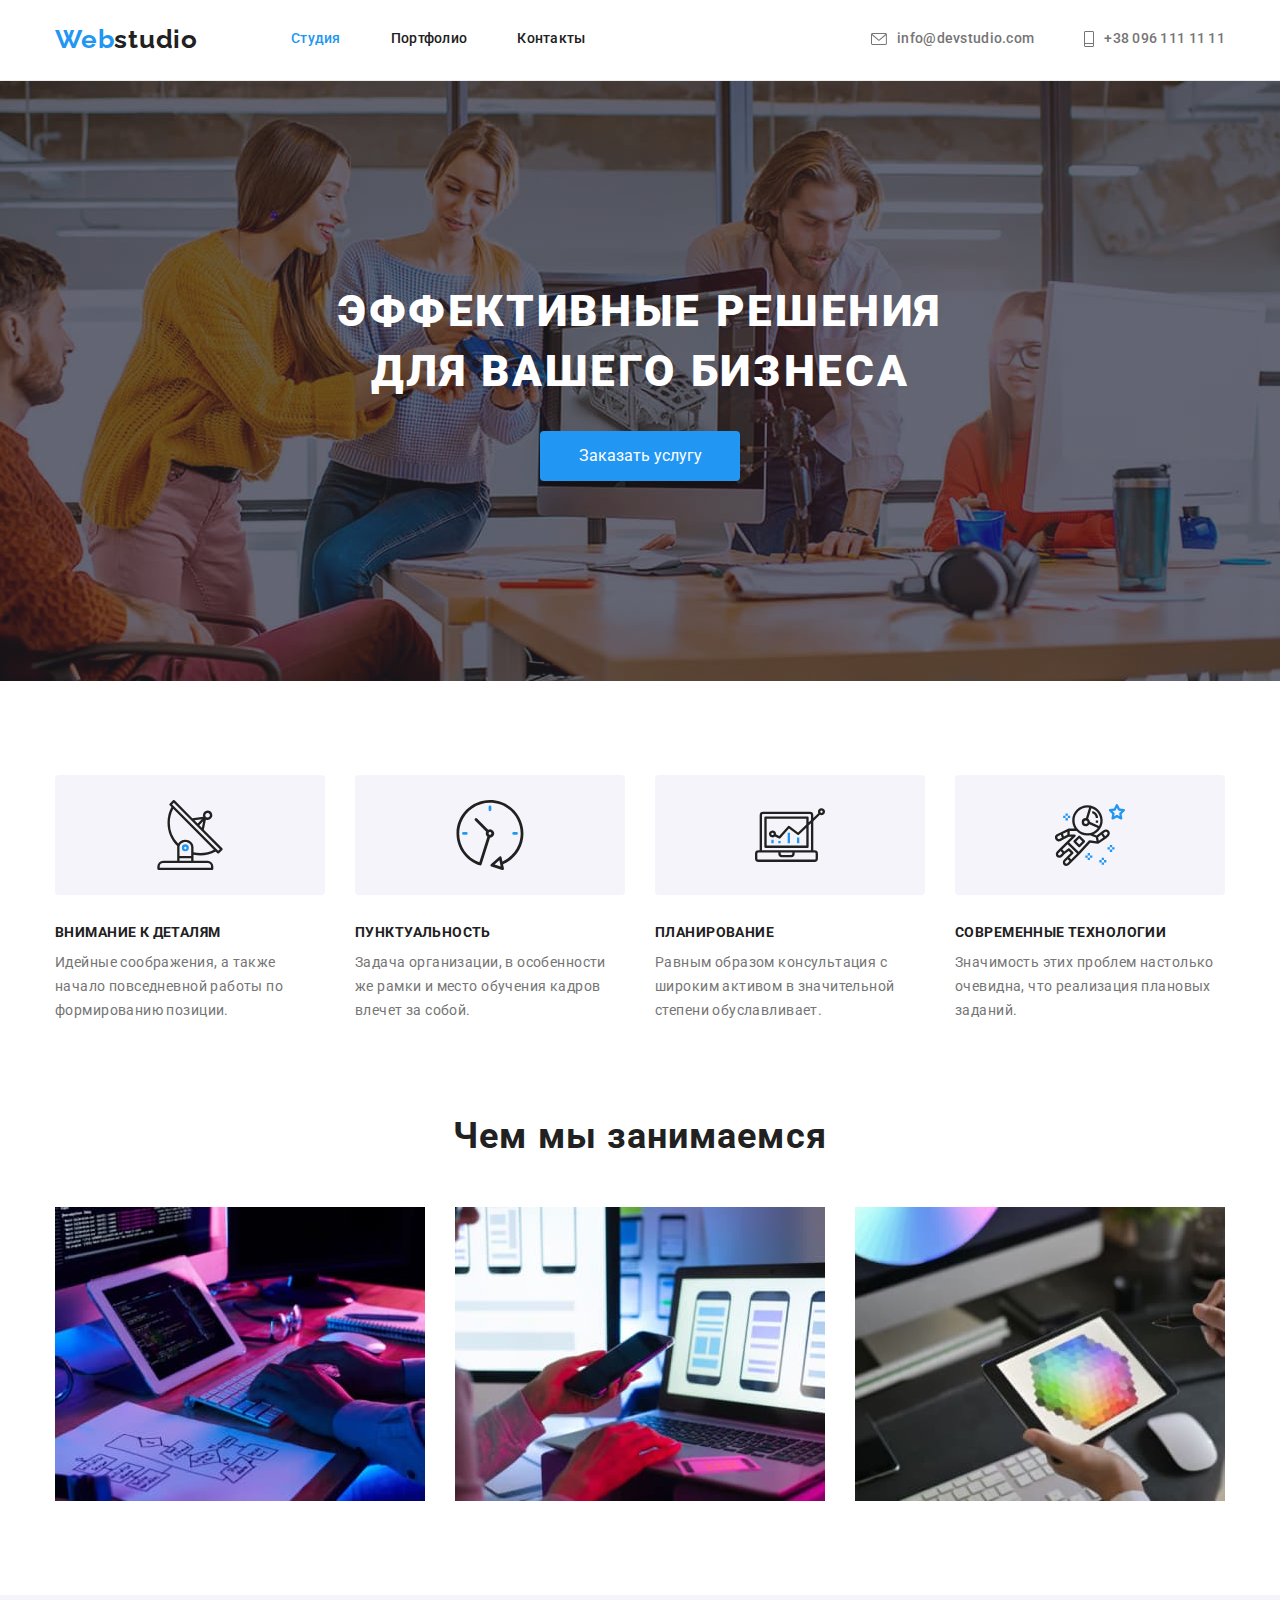
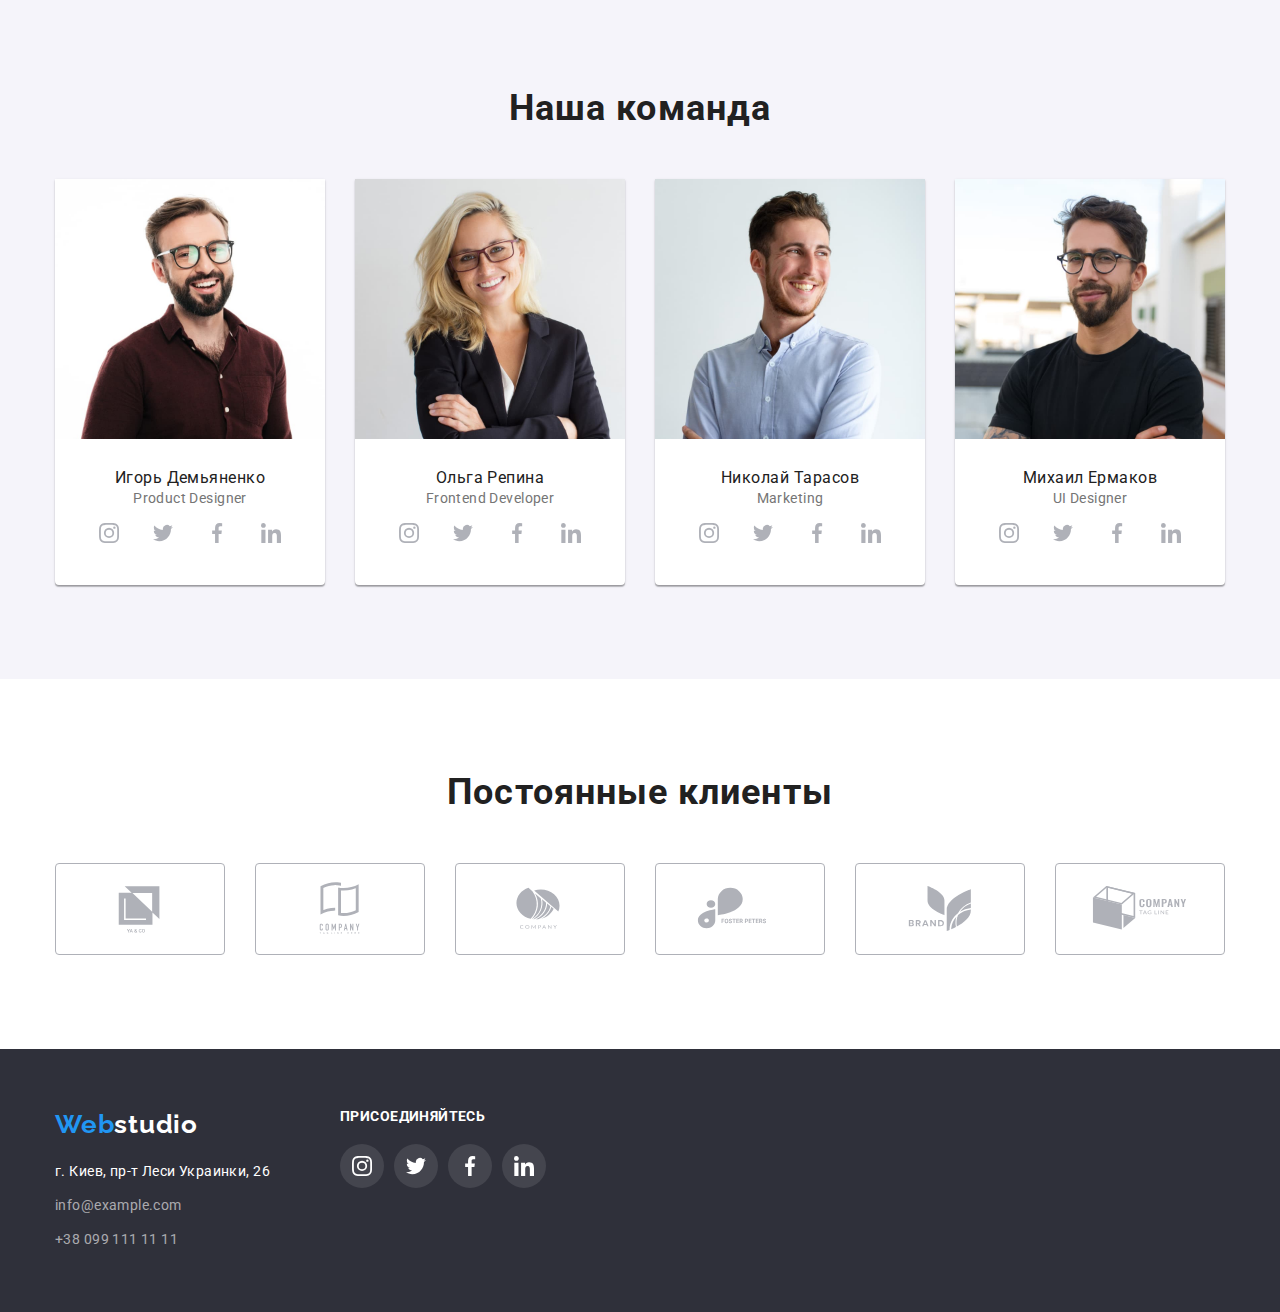
==== index.html @ 7bdae18e "скопирован контент из дз4" ====
<!DOCTYPE html>
<html lang="ru">
<head>
    <meta charset="UTF-8">
    <meta http-equiv="X-UA-Compatible" content="IE=edge">
    <meta name="viewport" content="width=device-width, initial-scale=1.0">
    <link rel="preconnect" href="https://fonts.googleapis.com">
    <link rel="preconnect" href="https://fonts.gstatic.com" crossorigin>
    <link
        href="https://fonts.googleapis.com/css2?family=Oleo+Script&family=Raleway:wght@700&family=Roboto:wght@400;500;700;900&display=swap"
        rel="stylesheet">
    <link rel="stylesheet" href="./css/modern-normalize.css">
    <link rel="stylesheet" href="./css/styles.css">
    <title class="title">Студия</title>
</head>
<body>
    <header class="header">
        <div class="container header-container">
    <!-- link to homepage-->
         <a class="header-logo link"  href="/"><span class="logocolor">Web</span>studio</a>
    <!--header nav section-->
        <nav class="header-nav">
             <ul class="list header-list">
                <li class="header-item"><a class="link header-link current" href="./index.html">Студия</a></li>
                <li class="header-item"><a class="link header-link" href="./portfolio.html">Портфолио</a></li>
                <li class="header-item"><a class="link header-link" href="/Контакты">Контакты</a></li>   
            </ul>      
        </nav> 
        <div class="header-contact">
            <ul class="list header-list">
                <!-- Link to e-mail address -->
                <li class="header-item">
                    <a class="link header-link-contact" href="mailto:info@devstudio.com">
                        <svg class="icon-contact" width="16" height="12">
                            <use href="./images/symbol-defs.svg#icon-mail"></use>
                        </svg>
                        info@devstudio.com
                    </a>
                </li>
                <!-- Link to phone number  -->
                <li class="header-item">
                    <a class="link header-link-contact" href="tel:+38 096 111 11 11">
                        <svg class="icon-contact" width="10" height="16">
                            <use href="./images/symbol-defs.svg#icon-phone"></use>
                        </svg>
                        +38 096 111 11 11
                    </a>
                </li>
            </ul>
        </div>
        </div>
    </header>
<main>
<!--block make order-->
    <section class="make-order">
        <div class="container">
        <h1 class="make-order-title">эффективные решения для вашего бизнеса</h1>
        <button type="button" class="make-order-button">Заказать услугу</button>
        </div>
    </section>
<!--block features-->
    <section class="features">
        <div class="container">
        <ul class="list features-list">
            <li class="features-item item-antenna">
                <div class="icon-features">
                <svg  class="icon-features-icon" >
                    <use href="./images/symbol-defs.svg#icon-antenna"></use>
                </svg>
                </div>
                <h3 class="h3-title">внимание к деталям</h3> <p class="p-text">Идейные соображения, а также начало повседневной работы по формированию позиции.</p></li>
            <li class="features-item item-clock">
                <div class="icon-features">
                <svg  class="icon-features-icon">
                    <use href="./images/symbol-defs.svg#icon-clock"></use>
                </svg>
                </div>
                <h3 class="h3-title">пунктуальность</h3> <p class="p-text">Задача организации, в особенности же рамки и место обучения кадров влечет за собой.</p></li>
            <li class="features-item item-diagram">
                <div class="icon-features">
                <svg  class="icon-features-icon">
                    <use href="./images/symbol-defs.svg#icon-diagram"></use>
                </svg> 
                </div>
                <h3 class="h3-title">планирование</h3><p class="p-text">Равным образом консультация с широким активом в значительной степени обуславливает.</p></li>
            <li class="features-item item-astronaut">
                <div class="icon-features">
                <svg  class="icon-features-icon">
                    <use href="./images/symbol-defs.svg#icon-astronaut"></use>
                </svg>
                </div>
                <h3 class="h3-title">Современные технологии</h3><p class="p-text">Значимость этих проблем настолько очевидна, что реализация плановых заданий.</p></li>
        </ul>
        </div>
    </section>
<!--block our work-->
    <section class="our-work">
        <div class="container">
        <h2 class="h2-title">Чем мы занимаемся</h2>
       
        <ul class="list our-work-list">
            <li class="our-work-item"><img src="images/img.jpg" alt="набор кода на клавиатуре" width="370"></li>
            <li class="our-work-item"><img src="images/img-2.jpg" alt="разработка дизайна мобильного приложения" width="370"></li>
            <li class="our-work-item"><img src="images/img-3.jpg" alt="выбор цветовой гаммы на планшете" width="370"></li>
        </ul>
    
        </div>
    </section>
<!--block our team-->
     <section class="our-team">
         <div class="container">
         <h2 class="h2-title our-team-title">Наша команда</h2>
         <ul class="list our-team-list">
             <li class="our-team-item">
                 <img src="images/igordemyanenko.jpg" alt="фото игорь Демьяненко" width="270">
                    <div class="card-employee">
                    <p class="our-team-name">Игорь Демьяненко</p>
                    <p class="our-team-post p-text">Product Designer</p>
                    <ul class="our-team-social-list list">
                        <li class="our-team-social-item">
                            <a href="" class="our-team-social-link">
                                <svg class="our-team-social-icon">
                                <use href="./images/symbol-defs.svg#icon-instagram">
                                </use>
                                </svg>
                            </a>
                        </li>
                        <li class="our-team-social-item">
                            <a href="" class="our-team-social-link">
                                <svg class="our-team-social-icon">
                                    <use href="./images/symbol-defs.svg#icon-twitter">
                                    </use>
                                </svg>
                            </a>
                        </li>
                        <li class="our-team-social-item">
                            <a href="" class="our-team-social-link">
                                <svg class="our-team-social-icon">
                                    <use href="./images/symbol-defs.svg#icon-facebook">
                                    </use>
                                </svg>
                            </a>
                        </li>
                        <li class="our-team-social-item">
                            <a href="" class="our-team-social-link">
                                <svg class="our-team-social-icon">
                                    <use href="./images/symbol-defs.svg#icon-linkedin">
                                    </use>
                                </svg>
                            </a>
                        </li>
                    </ul>
                    </div>
                </li>
            <li class="our-team-item">
                <img src="images/olgarepina.jpg" alt="фото Ольга Репина" width="270">
                        <div class="card-employee">
                        <p class="our-team-name">Ольга Репина</p>
                        <p class="our-team-post p-text">Frontend Developer</p>
                                            <ul class="our-team-social-list list">
                                                <li class="our-team-social-item">
                                                    <a href="" class="our-team-social-link">
                                                        <svg class="our-team-social-icon">
                                                            <use href="./images/symbol-defs.svg#icon-instagram">
                                                            </use>
                                                        </svg>
                                                    </a>
                                                </li>
                                                <li class="our-team-social-item">
                                                    <a href="" class="our-team-social-link">
                                                        <svg class="our-team-social-icon">
                                                            <use href="./images/symbol-defs.svg#icon-twitter">
                                                            </use>
                                                        </svg>
                                                    </a>
                                                </li>
                                                <li class="our-team-social-item">
                                                    <a href="" class="our-team-social-link">
                                                        <svg class="our-team-social-icon">
                                                            <use href="./images/symbol-defs.svg#icon-facebook">
                                                            </use>
                                                        </svg>
                                                    </a>
                                                </li>
                                                <li class="our-team-social-item">
                                                    <a href="" class="our-team-social-link">
                                                        <svg class="our-team-social-icon">
                                                            <use href="./images/symbol-defs.svg#icon-linkedin">
                                                            </use>
                                                        </svg>
                                                    </a>
                                                </li>
                                            </ul>
                        </div>
            </li>
            <li class="our-team-item">
                <img src="images/nikolaytarasov.jpg" alt="фото Николай Тарасов" width="270">
                        <div class="card-employee">
                        <p class="our-team-name">Николай Тарасов</p>
                        <p class="our-team-post p-text">Marketing</p>
                                            <ul class="our-team-social-list list">
                                                <li class="our-team-social-item">
                                                    <a href="" class="our-team-social-link">
                                                        <svg class="our-team-social-icon">
                                                            <use href="./images/symbol-defs.svg#icon-instagram">
                                                            </use>
                                                        </svg>
                                                    </a>
                                                </li>
                                                <li class="our-team-social-item">
                                                    <a href="" class="our-team-social-link">
                                                        <svg class="our-team-social-icon">
                                                            <use href="./images/symbol-defs.svg#icon-twitter">
                                                            </use>
                                                        </svg>
                                                    </a>
                                                </li>
                                                <li class="our-team-social-item">
                                                    <a href="" class="our-team-social-link">
                                                        <svg class="our-team-social-icon">
                                                            <use href="./images/symbol-defs.svg#icon-facebook">
                                                            </use>
                                                        </svg>
                                                    </a>
                                                </li>
                                                <li class="our-team-social-item">
                                                    <a href="" class="our-team-social-link">
                                                        <svg class="our-team-social-icon">
                                                            <use href="./images/symbol-defs.svg#icon-linkedin">
                                                            </use>
                                                        </svg>
                                                    </a>
                                                </li>
                                            </ul>
                        </div>
            </li>
            <li class="our-team-item">
                <img src="images/mihailermakov.jpg" alt="фото Михаил Ермаков" width="270">
                        <div class="card-employee">
                        <p class="our-team-name">Михаил Ермаков</p>
                        <p class="our-team-post p-text">UI Designer</p>
                                            <ul class="our-team-social-list list">
                                                <li class="our-team-social-item">
                                                    <a href="" class="our-team-social-link">
                                                        <svg class="our-team-social-icon">
                                                            <use href="./images/symbol-defs.svg#icon-instagram">
                                                            </use>
                                                        </svg>
                                                    </a>
                                                </li>
                                                <li class="our-team-social-item">
                                                    <a href="" class="our-team-social-link">
                                                        <svg class="our-team-social-icon">
                                                            <use href="./images/symbol-defs.svg#icon-twitter">
                                                            </use>
                                                        </svg>
                                                    </a>
                                                </li>
                                                <li class="our-team-social-item">
                                                    <a href="" class="our-team-social-link">
                                                        <svg class="our-team-social-icon">
                                                            <use href="./images/symbol-defs.svg#icon-facebook">
                                                            </use>
                                                        </svg>
                                                    </a>
                                                </li>
                                                <li class="our-team-social-item">
                                                    <a href="" class="our-team-social-link">
                                                        <svg class="our-team-social-icon">
                                                            <use href="./images/symbol-defs.svg#icon-linkedin">
                                                            </use>
                                                        </svg>
                                                    </a>
                                                </li>
                                            </ul>
                        </div>
            </li>
         </ul>
        </div>
     </section>
     <!--section customers-->

     <section>
         <div class="customers">
         <h2 class="h2-title customers-title">Постоянные клиенты</h2>
         <ul class="list customers-list">
             <li class="customers-item"><a class="link customers-link" href="">
                 <svg class="icon-logo" width="106" height="60">
                     <use href="./images/symbol-defs.svg#icon-Logo">
                     </use>
                 </svg>
             </a></li>
             <li class="customers-item"><a class="link customers-link" href="">
                <svg class="icon-logo" width="106" height="60">
                    <use href="./images/symbol-defs.svg#icon-Logo-2">
                    </use>
                </svg>
            </a></li>
             <li class="customers-item"><a class="link customers-link" href="">
                <svg class="icon-logo" width="106" height="60">
                    <use href="./images/symbol-defs.svg#icon-Logo-3">
                    </use>
                </svg>
            </a></li>
             <li class="customers-item"><a class="link customers-link" href="">
                <svg class="icon-logo" width="106" height="60">
                    <use href="./images/symbol-defs.svg#icon-Logo-4">
                    </use>
                </svg>
            </a></li>
             <li class="customers-item"><a class="link customers-link" href="">
                <svg class="icon-logo" width="106" height="60">
                    <use href="./images/symbol-defs.svg#icon-Logo-5">
                    </use>
                </svg>
            </a></li>
             <li class="customers-item"><a class="link customers-link" href="">
                <svg class="icon-logo" width="106" height="60">
                    <use href="./images/symbol-defs.svg#icon-Logo-6">
                    </use>
                </svg>
            </a></li>
         </ul>
        </div>
     </section>   
</main>
<footer class="footer">
    <div class="container connect-container">
    <!--link to homepage-->
    <div class="footer-section-address">
    <a class="footer-logo link"  href="/"><span class="logocolor">Web</span>studio</a>
    <address class="address">
        <ul class="list footer-list">
            <li class="footer-item"><a class="link footer-link"  href="https://goo.gl/maps/7gnmi9hPNEsTikb38" target="_blank">г. Киев, пр-т Леси Украинки, 26</a></li>
            <li class="footer-item"><a class="link footer-link footer-mail"  href="mailto:info@example.com">info@example.com</a></li>
            <li class="footer-item"><a class="link footer-link footer-tel"  href="tel:+380991111111">+38 099 111 11 11</a></li>
        </ul>
    </address>
    </div>
    <div>
        <h2 class="h2-title social-list-title">ПРИСОЕДИНЯЙТЕСЬ</h2>
        <ul class="list social-list">
            <li class="footer-social-item"><a class="link footer-social-link" href=""> 
                <svg class="footer-social-icon">
                    <use href="./images/symbol-defs.svg#icon-instagram"></use>
                </svg>
            </a></li>
            <li class="footer-social-item"><a class="link footer-social-link" href="">
                <svg class="footer-social-icon">
                    <use href="./images/symbol-defs.svg#icon-twitter"></use>
                </svg>
            </a></li>
            <li class="footer-social-item"><a class="link footer-social-link" href="">
                <svg class="footer-social-icon">
                    <use href="./images/symbol-defs.svg#icon-facebook"></use>
                </svg>
            </a></li>
            <li class="footer-social-item"><a class="link footer-social-link" href="">
                <svg class="footer-social-icon">
                    <use href="./images/symbol-defs.svg#icon-linkedin"></use>
                </svg>
            </a></li>
        </ul>
    </div>
    </div>
</footer>
</body>
</html>
---- css/styles.css ----
p,
h1,
h2,
h3,
h4,
h5,
h6 {
  margin: 0;
}
ul {
  margin: 0;
  padding: 0;
}
button {
  cursor: pointer;
  border: none;
}
img {
  display: block;
  width: 100%;
  height: auto;
}

.container {
  width: 1200px;
  padding-left: 15px;
  padding-right: 15px;
  margin: 0 auto;
}
:root {
  --basecolor1: #ffffff;
  --basecolor2: #212121;
  --basecolor3hover: #2196f3;
}
body {
  font-family: Roboto, sans-serif;
  color: var(--basecolor2);
  background-color: var(--basecolor1);
}

.list {
  list-style: none;
}
.link {
  text-decoration: none;
}
.link:hover,
.link:focus {
}
.title {
}
.h2-title {
  font-weight: 700;
  font-size: 36px;
  line-height: 1.11;
  text-align: center;
  letter-spacing: 0.03em;

  color: var(--basecolor2);

  margin-bottom: 50px;
}
.h3-title {
  font-weight: 700;
  font-size: 14px;
  line-height: 1.14;
  letter-spacing: 0.03em;
  text-transform: uppercase;

  color: var(--basecolor2);

  padding-bottom: 10px;
}
.p-text {
  font-weight: 400;
  font-size: 14px;
  line-height: 1.71;
  letter-spacing: 0.03em;

  color: #757575;
}

/* ---header----*/
.header {
  background-color: inherit;
  border-bottom: 1px solid #ececec;
}
.header-container {
  display: flex;
  align-items: center;
  padding-top: 24px;
  padding-bottom: 25px;
}
.header-logo {
  font-family: Raleway;
  font-weight: 700;
  font-size: 26px;
  line-height: 1.19;
  letter-spacing: 0.03em;
  color: var(--basecolor2);
  margin-right: 93px;
}
.logocolor {
  font-family: Raleway;
  font-weight: 700;
  font-size: 26px;
  line-height: 1.19;
  letter-spacing: 0.03em;
  color: var(--basecolor3hover);
}
.header-nav {
}
.header-list {
  display: flex;
}
.header-contact .link {
  font-weight: 500;
  font-size: 14px;
  line-height: 1.14;
  letter-spacing: 0.02em;
  color: #757575;
}
.header-item:not(:last-child) {
  margin-right: 50px;
}
.header-link {
  font-weight: 500;
  font-size: 14px;
  line-height: 1.14;
  letter-spacing: 0.02em;
  color: var(--basecolor2);
}
.header-link:hover,
.header-link:focus {
  color: var(--basecolor3hover);
}
.header-contact {
  margin-left: auto;
}
.header-item:not(:last-child) {
  margin-right: 50px;
}
.header-item .link {
  display: flex;
  justify-content: center;
  align-items: center;
}

.header-link-contact {
  display: block;
  text-decoration: none;
}
.header-list .link:hover,
.header-list .link:focus {
  color: var(--basecolor3hover);
}
.icon-contact {
  margin-right: 10px;
  fill: currentColor;
}

/*---make order-- */
.make-order {
  background-color: #2f303a;
  background-image: linear-gradient(
      rgba(47, 48, 58, 0.4),
      rgba(47, 48, 58, 0.4)
    ),
    url(../images/makeorderbackground.jpg);
  background-repeat: no-repeat;
  background-position: center;
  background-size: cover;
  padding-top: 200px;
  padding-bottom: 200px;
}
.make-order-title {
  font-family: Roboto;
  font-style: normal;
  font-weight: 900;
  font-size: 44px;
  line-height: 60px;
  text-align: center;
  letter-spacing: 0.06em;
  text-transform: uppercase;
  color: var(--basecolor1);
  margin: 0 auto 30px;
  max-width: 700px;
}
.make-order-button {
  color: var(--basecolor1);
  background: var(--basecolor3hover);
  text-align: center;
  margin: 0 auto;
  display: block;
  width: 200px;
  height: 50px;
  box-shadow: 0px 4px 4px rgba(0, 0, 0, 0.15);
  border-radius: 4px;
}
.make-order-button:hover,
.make-order-button:focus {
  background: #188ce8;
}
.current {
  color: var(--basecolor3hover);
}
/* ---features--- */
.features {
  padding-top: 94px;
}
.features-list {
  display: flex;
}
.features-item {
  width: 270px;
  margin-right: 30px;
}
.features-item:last-child {
  margin-right: 0;
}
/* .features-item::before {
  display: block;
  content: "";
  height: 120px;
  background-color: #f5f4fa;
  background-position: center;
  border-radius: 4px;
  margin-bottom: 30px;
} */

.icon-features {
  display: flex;
  justify-content: center;
  align-items: center;
  height: 120px;
  border-radius: 4px;
  background-color: #f5f4fa;
  background-position: center;
  margin-bottom: 30px;
}
.icon-features-icon {
  width: 70px;
  height: 70px;
}

/* ---our work---- */
.our-work {
  padding-top: 94px;
  padding-bottom: 94px;
}
.our-work-list {
  display: flex;
}
.our-work-item + .our-work-item {
  margin-left: 30px;
}
.our-work-item:first-child {
  margin-left: 0;
}
/* --- our team--- */
.our-team {
  padding-top: 94px;
  background: #f5f4fa;
  padding-bottom: 94px;
}
.our-team-list {
  display: flex;
}
.our-team-item {
  width: 270px;
  background: var(--basecolor1);
  /* material shadow v1 */
  box-shadow: 0px 1px 3px rgba(0, 0, 0, 0.12), 0px 1px 1px rgba(0, 0, 0, 0.14),
    0px 2px 1px rgba(0, 0, 0, 0.2);
  border-radius: 0px 0px 4px 4px;
  margin-left: 30px;
  align-items: center;
}
.our-team-item:first-child {
  margin-left: 0;
}
.card-employee {
  margin: 30px auto;
}

.our-team-name {
  margin-top: 30px;
  /* identical to box height */
  text-align: center;
  letter-spacing: 0.03em;
}
.our-team-post {
  /* identical to box height */
  text-align: center;
  letter-spacing: 0.03em;
}
.our-team-title {
  margin-bottom: 50px;
}
.our-team-social-list {
  display: flex;
  justify-content: center;
}
.our-team-social-item + .our-team-social-item {
  margin-left: 10px;
}
.our-team-social-link {
  width: 44px;
  height: 44px;
  display: flex;
  justify-content: center;
  align-items: center;
  border-radius: 50%;
}
.our-team-social-link:hover,
.our-team-social-link:focus {
  background-color: var(--basecolor3hover);
}
.our-team-social-link:hover .our-team-social-icon,
.our-team-social-link:focus .our-team-social-icon {
  fill: var(--basecolor1);
}
.our-team-social-icon {
  width: 20px;
  height: 20px;
  fill: #afb1b8;
}

/* ---customers--- */
.customers {
  justify-content: center;
  padding-top: 94px;
  padding-bottom: 94px;
}
.customers-title {
  margin-bottom: 50px;
}
.customers-list {
  display: flex;
  justify-content: center;
}
.customers-item {
  margin-right: 30px;
}
.customers-item:last-child {
  margin-right: 0;
}
.customers-item:hover {
  color: var(--basecolor3hover);
}
.customers-link {
  display: flex;
  justify-content: center;
  align-items: center;
  width: 170px;
  height: 92px;
  border: 1px solid;
  color: #afb1b8;
  border-color: #afb1b8;
  border-radius: 4px;
}
.customers-link:hover,
.customers-link:focus {
  border-color: var(--basecolor3hover);
  color: var(--basecolor3hover);
}
.icon-logo {
  fill: currentColor;
}
/* ---footer---- */
.footer {
  background: #2f303a;
  padding-top: 60px;
  padding-bottom: 60px;
}
.footer-list {
}
.footer-item {
  margin-bottom: 10px;
}
.footer-item:last-child {
  margin-bottom: 0;
}
.footer-link {
  font-family: inherit;
  font-weight: 400;
  font-size: 14px;
  line-height: 1.71;
  letter-spacing: 0.03em;
  color: var(--basecolor1);
}
.footer-link:hover,
.footer-link:focus {
  font-family: inherit;
  font-weight: 400;
  font-size: 14px;
  line-height: 1.71;
  letter-spacing: 0.03em;
  color: var(--basecolor3hover);
}
.footer-mail,
.footer-tel {
  color: rgba(255, 255, 255, 0.6);
}
.footer-logo {
  display: block;
  font-family: Raleway;
  font-style: normal;
  font-weight: 700;
  font-size: 26px;
  line-height: 1.19;
  letter-spacing: 0.03em;
  color: var(--basecolor1);
  margin-bottom: 20px;
}
.address {
  font-style: normal;
}
.connect-container {
  display: flex;
}
.footer-section-address {
  margin-right: 70px;
}
.social-list-title {
  color: var(--basecolor1);
  font-size: 14px;
  line-height: 1, 17;
  text-align: left;
  margin-bottom: 20px;
}
.social-list {
  display: flex;
}
.footer-social-item {
  margin-right: 10px;
}
.footer-social-link {
  width: 44px;
  height: 44px;
  background-color: rgba(255, 255, 255, 0.1);
  display: flex;
  justify-content: center;
  align-items: center;
  border-radius: 50%;
}
.footer-social-link:hover {
  background-color: var(--basecolor3hover);
}
.footer-social-icon {
  width: 20px;
  height: 20px;
  fill: var(--basecolor1);
}
/* ---main---- */
.main {
  padding-top: 94px;
  padding-bottom: 94px;
}
.main-list {
  display: flex;
  justify-content: center;
  margin-bottom: 50px;
}
.main-item {
  margin-left: 8px;
  border-radius: 4px;
  cursor: pointer;
}
.main-item:first-child {
  margin-left: 0;
}
.main-item:not(:last-child) {
  margin-right: 8px;
}
.main-link {
}
.main-btn {
  padding: 6px 22px;
  border: 1px solid transparent;
  border-radius: 4px;
  font-family: inherit;
  font-weight: 500;
  font-size: 16px;
  line-height: 1.62;
  letter-spacing: 0.03em;
  background-color: #f5f4fa;
  color: var(--basecolor2);
  cursor: pointer;
}
.main-list .main-btn:hover,
.main-list .main-btn:focus {
  color: var(--basecolor1);
  background: var(--basecolor3hover);
  box-shadow: 0px 3px 1px rgba(0, 0, 0, 0.1), 0px 1px 2px rgba(0, 0, 0, 0.08),
    0px 2px 2px rgba(0, 0, 0, 0.12);
  border-radius: 4px;
}
.current-button {
  color: var(--basecolor1);
  background: var(--basecolor3hover);
  /* shadow-middle */
  box-shadow: 0px 3px 1px rgba(0, 0, 0, 0.1), 0px 1px 2px rgba(0, 0, 0, 0.08),
    0px 2px 2px rgba(0, 0, 0, 0.12);
  border-radius: 4px;
}
/* ---portfolio---- */
.portfolio {
}
.portfolio-list {
  display: flex;
  flex-wrap: wrap;
  margin-left: -30px;
  margin-right: -30px;
}
.portfolio-item {
  flex-basis: calc((100% - 90px) / 3);
  margin-left: 30px;
  margin-bottom: 30px;
  background: var(--basecolor1);
  border: 1px solid #eeeeee;
}
.portfolio-list .portfolio-link:hover,
.portfolio-list .portfolio-link:focus {
  box-sizing: border-box;
  box-shadow: 1px 4px 6px 0px rgba(0, 0, 0, 0.161),
    0px 4px 4px 0px rgba(0, 0, 0, 0.059), 0px 1px 1px 0px rgba(0, 0, 0, 0.122);
}
.portfolio-card-text {
  padding: 24px 20px;
}
.portfolio-link {
  display: block;
}
.portfolio-link:hover {
}
.h3-portfolio {
}
.p-portfolio {
}
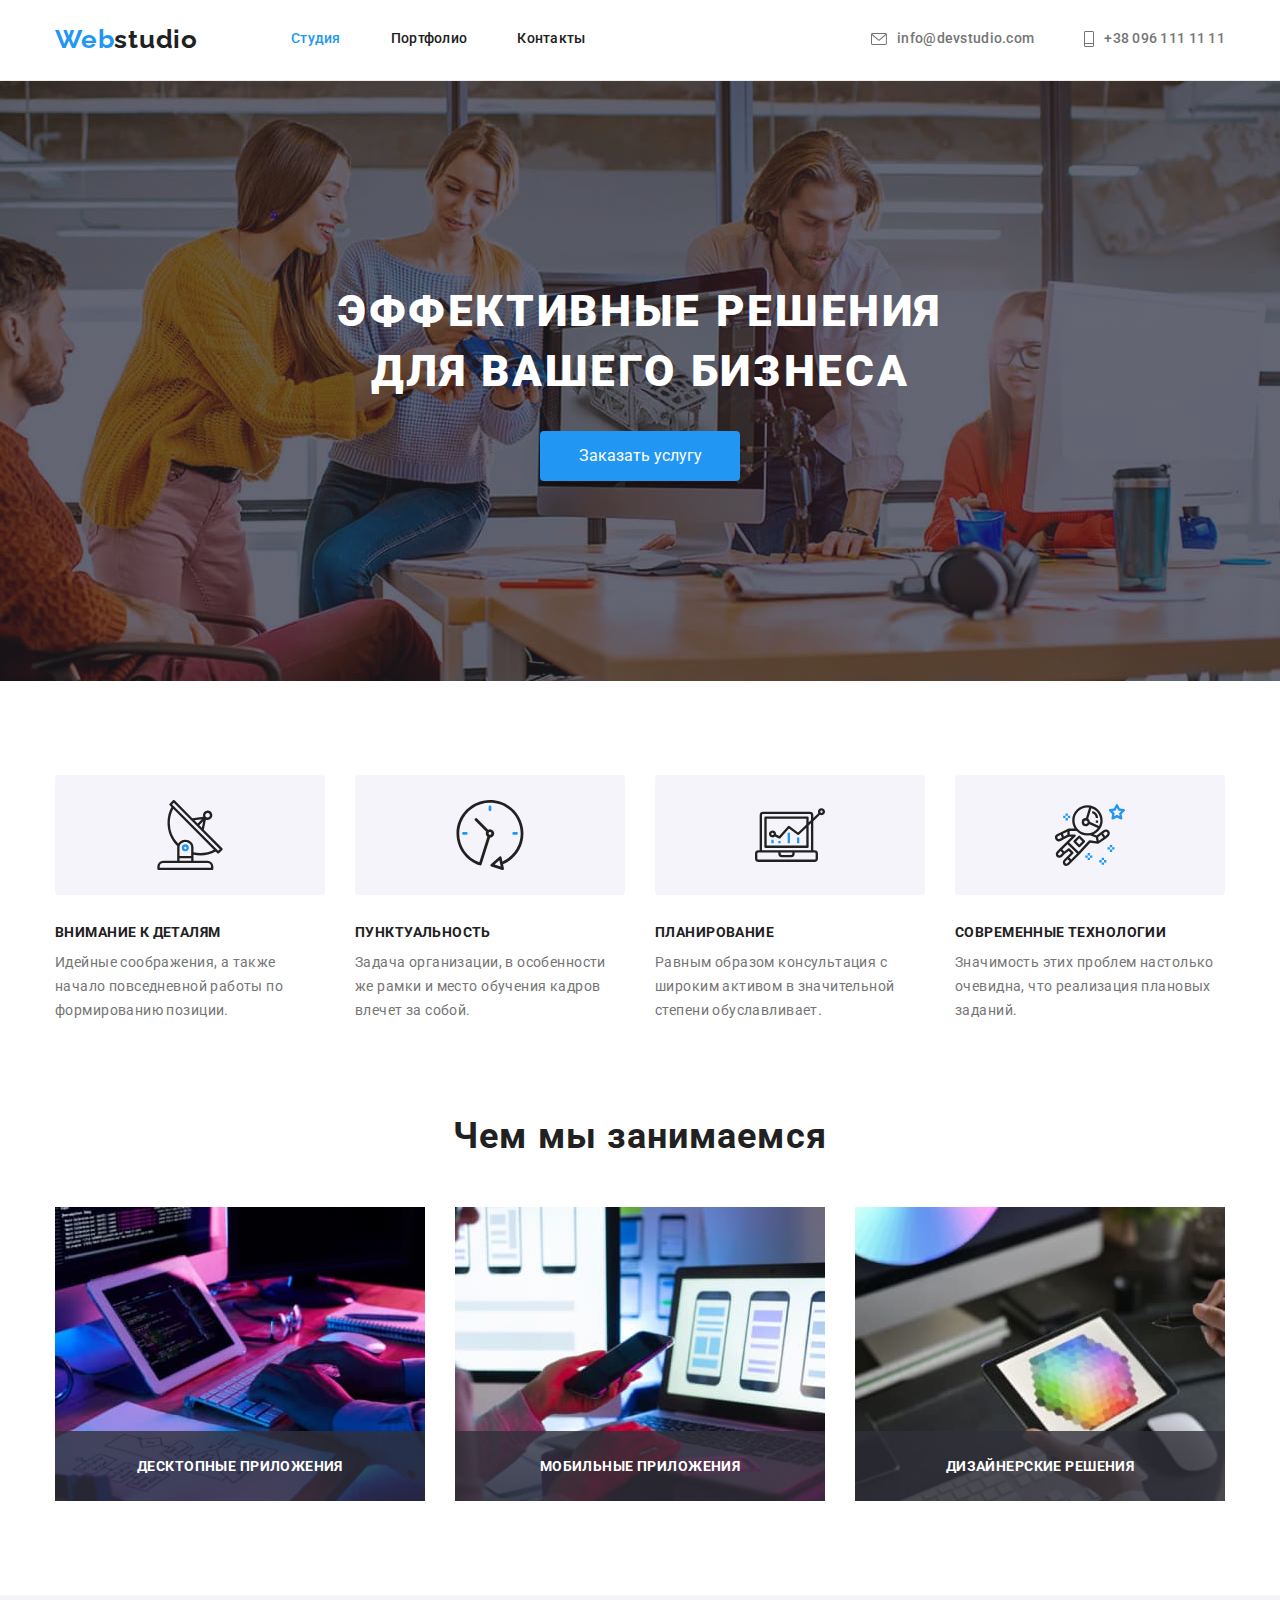
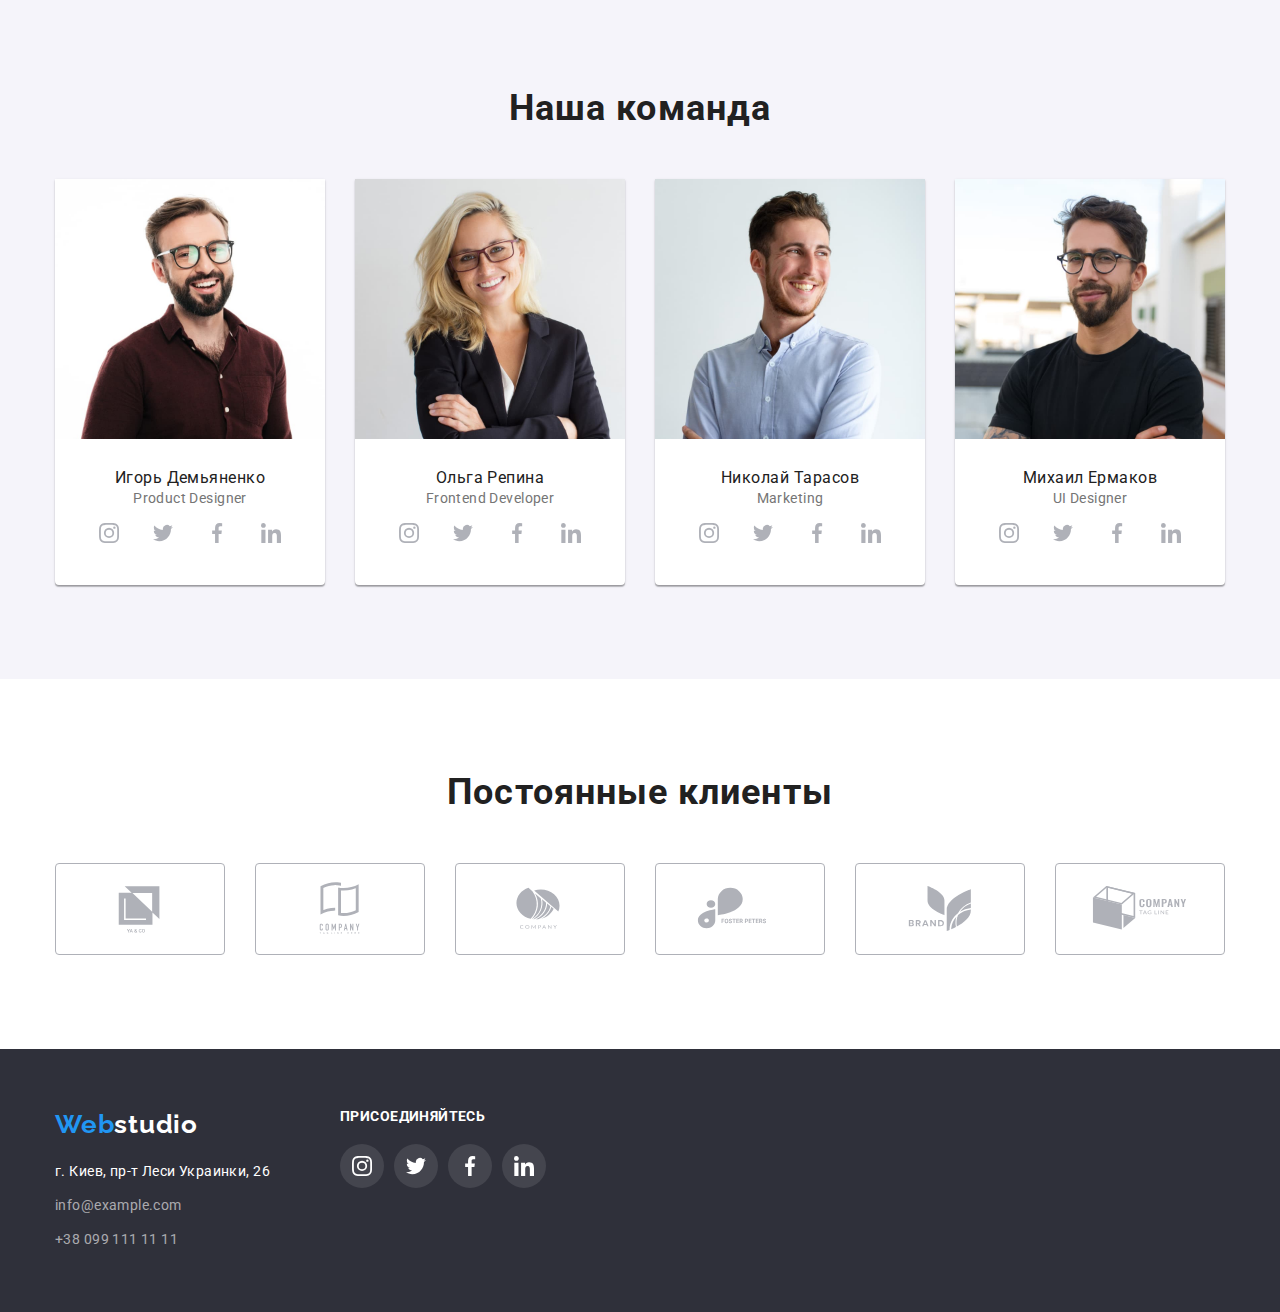
==== commit 6c0e6c90: "добавлены элементы позиционирования в наша работа" ====
--- a/index.html
+++ b/index.html
@@ -99,9 +99,24 @@
         <h2 class="h2-title">Чем мы занимаемся</h2>
        
         <ul class="list our-work-list">
-            <li class="our-work-item"><img src="images/img.jpg" alt="набор кода на клавиатуре" width="370"></li>
-            <li class="our-work-item"><img src="images/img-2.jpg" alt="разработка дизайна мобильного приложения" width="370"></li>
-            <li class="our-work-item"><img src="images/img-3.jpg" alt="выбор цветовой гаммы на планшете" width="370"></li>
+            <li class="our-work-item">
+                <div class="our-work-item-img">
+                <img src="images/img.jpg" alt="набор кода на клавиатуре" width="370">
+                <p class="our-work-item-text">ДЕСКТОПНЫЕ ПРИЛОЖЕНИЯ</p>
+                </div>
+            </li>
+            <li class="our-work-item">
+                <div class="our-work-item-img">
+                <img src="images/img-2.jpg" alt="разработка дизайна мобильного приложения" width="370">
+                <p class="our-work-item-text">МОБИЛЬНЫЕ ПРИЛОЖЕНИЯ</p>
+                </div>
+            </li>
+            <li class="our-work-item">
+                <div class="our-work-item-img">
+                <img src="images/img-3.jpg" alt="выбор цветовой гаммы на планшете" width="370">
+                <p class="our-work-item-text">ДИЗАЙНЕРСКИЕ РЕШЕНИЯ</p>
+                </div>
+            </li>
         </ul>
     
         </div>
--- a/css/styles.css
+++ b/css/styles.css
@@ -133,6 +133,7 @@
 .header-link:hover,
 .header-link:focus {
   color: var(--basecolor3hover);
+  border-bottom: 4px solid var(--basecolor3hover);
 }
 .header-contact {
   margin-left: auto;
@@ -257,6 +258,24 @@
 .our-work-item:first-child {
   margin-left: 0;
 }
+.our-work-item-img {
+  position: relative;
+}
+.our-work-item-text {
+  position: absolute;
+  width: 370px;
+  height: 70px;
+  padding: 27px 82px;
+  bottom: 0;
+  left: 0;
+  font-size: 14px;
+  font-weight: 700;
+  line-height: 1, 14;
+  letter-spacing: 0.03em;
+  text-align: center;
+  color: var(--basecolor1);
+  background-color: rgba(47, 48, 58, 0.8);
+}
 /* --- our team--- */
 .our-team {
   padding-top: 94px;
@@ -532,6 +551,36 @@
 .portfolio-link {
   display: block;
 }
+.thumb-overlay {
+  position: relative;
+  overflow: hidden;
+}
+
+.container-overlay {
+  position: absolute;
+  top: 0;
+  left: 0;
+  width: 100%;
+  height: 100%;
+  text-align: center;
+  background-color: rgba(33, 150, 243, 0.9);
+  transform: translateX(-100%);
+  transition: 500ms ease;
+}
+.text-overlay {
+  font-family: Roboto;
+  font-size: 18px;
+  font-weight: 400;
+  line-height: 28px;
+  letter-spacing: 0.03em;
+  text-align: left;
+  padding: 24px 63px;
+  color: var(--basecolor1);
+}
+.thumb-overlay:hover .container-overlay {
+  transform: translateX(0);
+}
+
 .portfolio-link:hover {
 }
 .h3-portfolio {
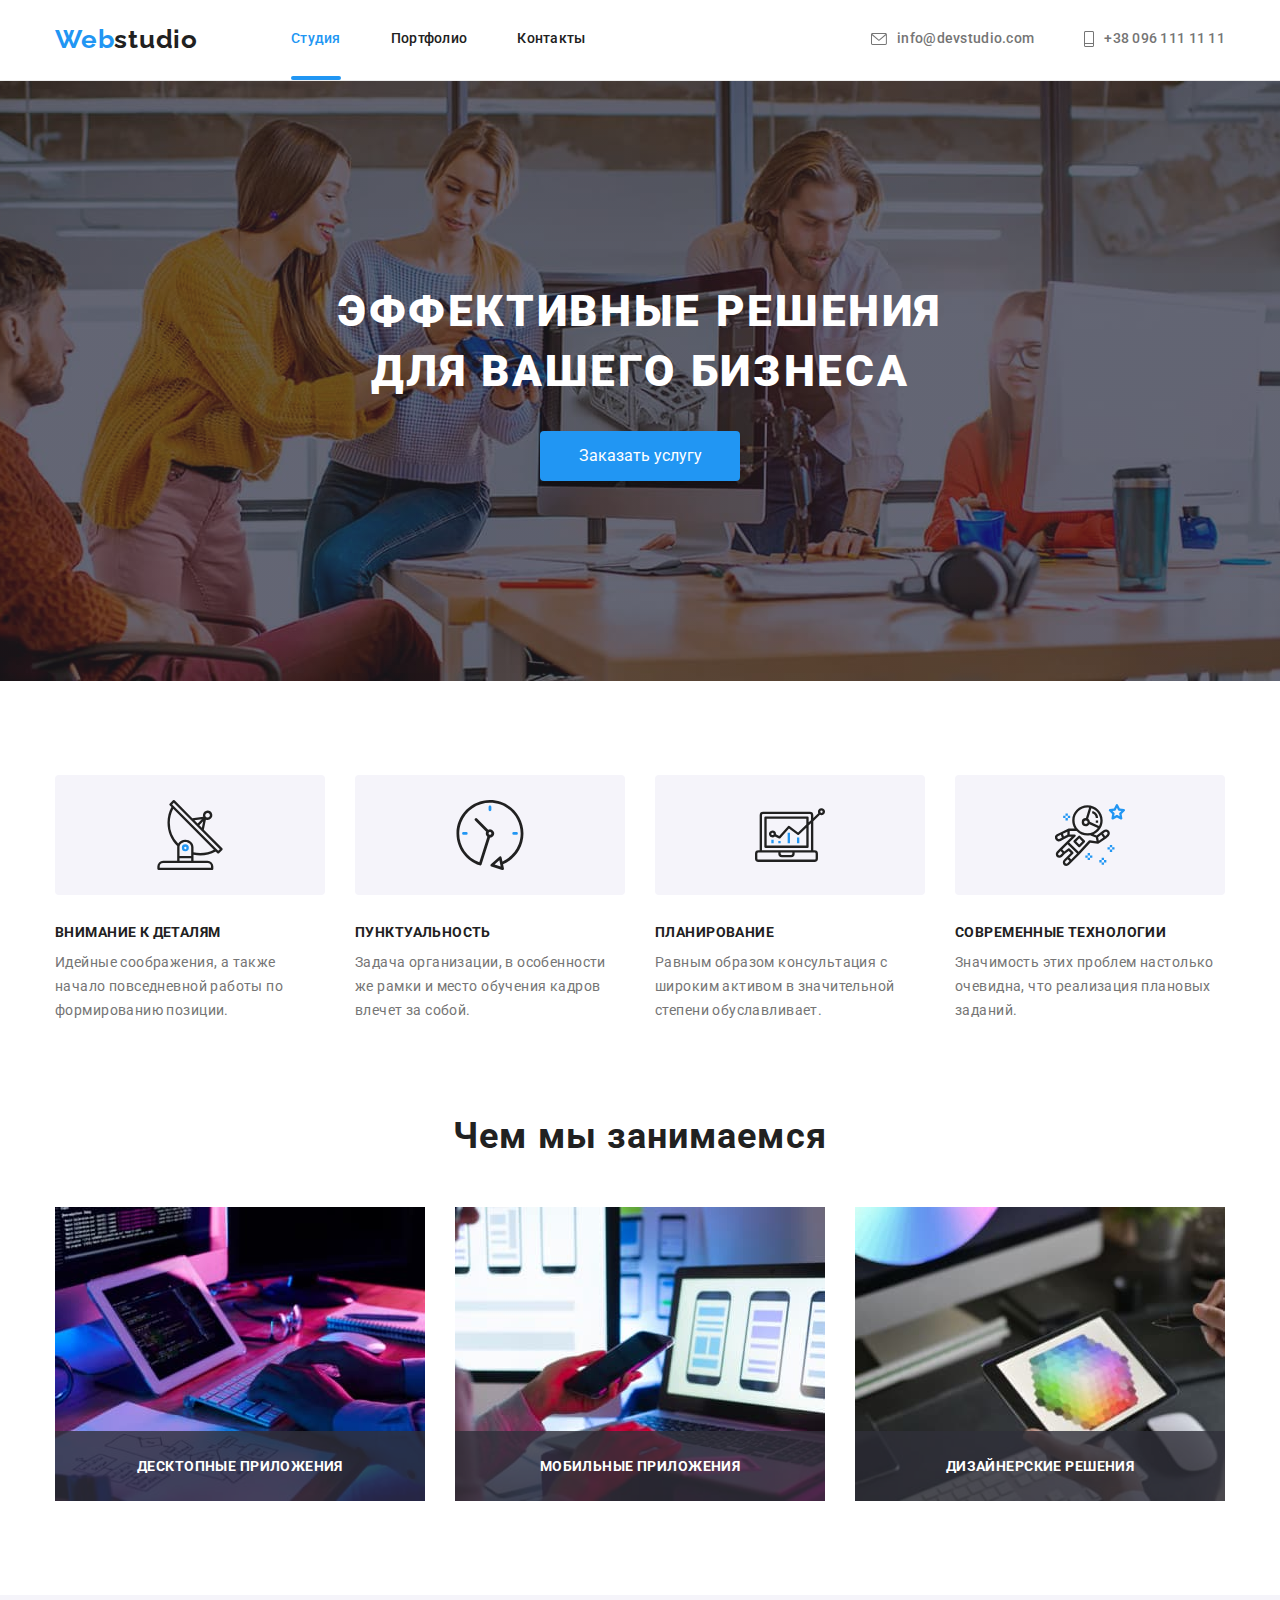
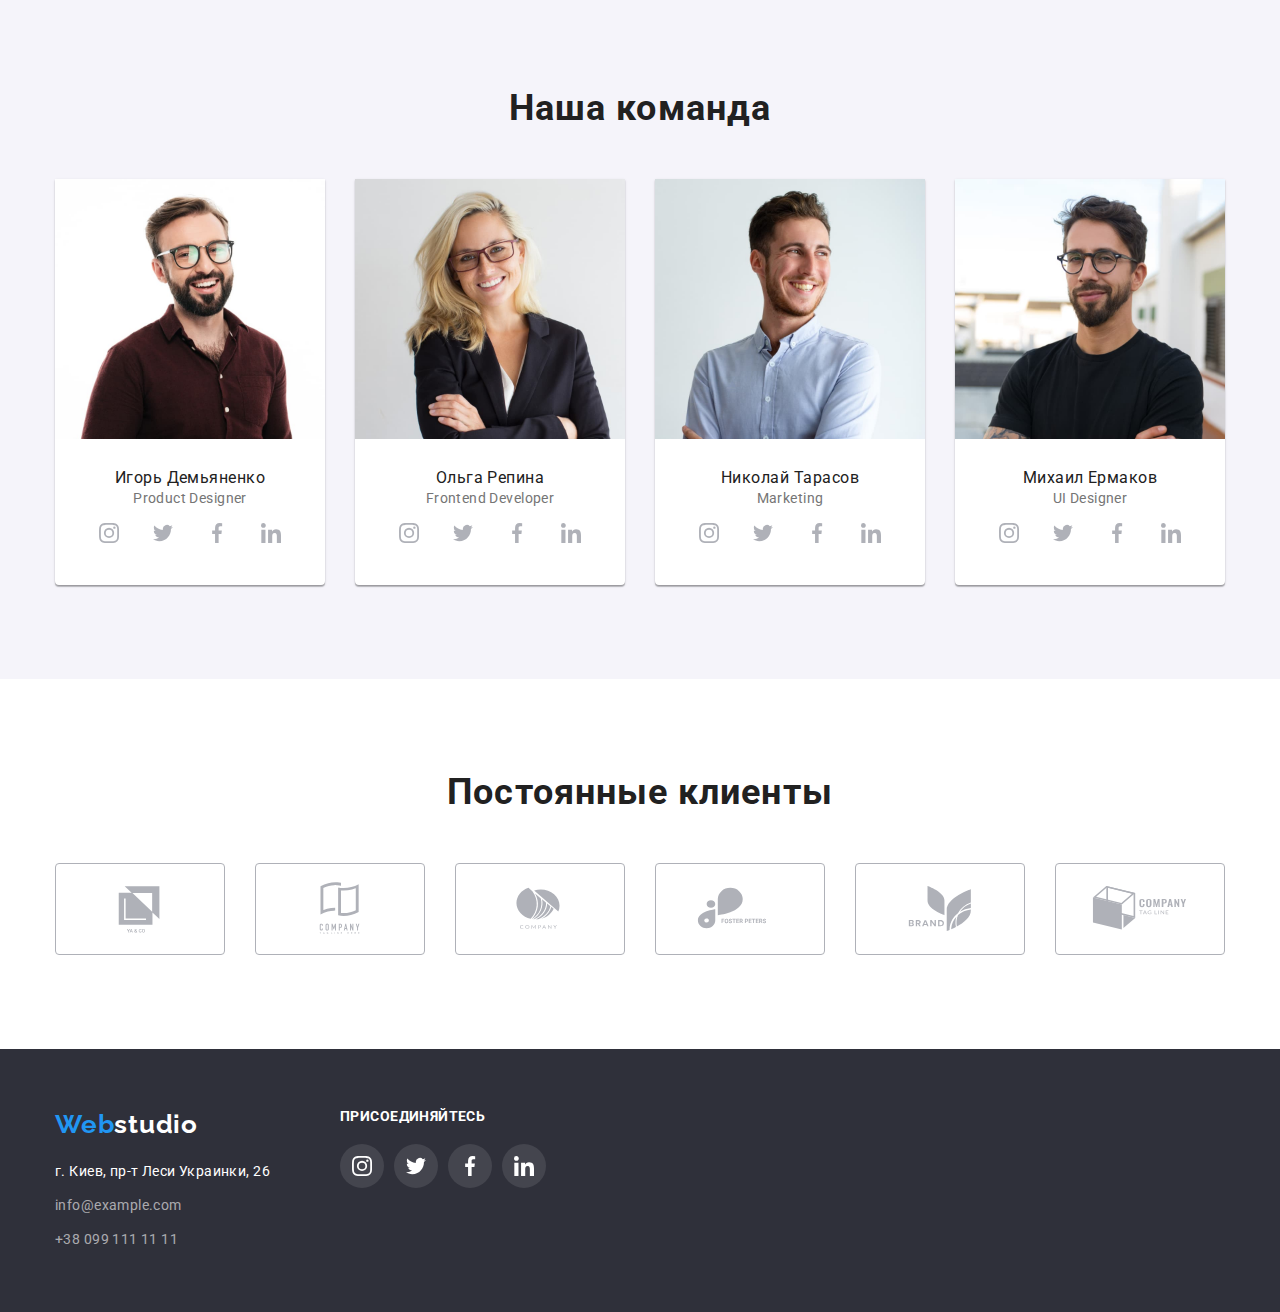
==== commit 65d15212: "добален js" ====
--- a/index.html
+++ b/index.html
@@ -55,7 +55,7 @@
     <section class="make-order">
         <div class="container">
         <h1 class="make-order-title">эффективные решения для вашего бизнеса</h1>
-        <button type="button" class="make-order-button">Заказать услугу</button>
+        <button type="button" class="make-order-button" data-modal-open>Заказать услугу</button>
         </div>
     </section>
 <!--block features-->
@@ -379,5 +379,14 @@
     </div>
     </div>
 </footer>
+
+<div class="backdrop is-hidden" data-modal>
+    <div class="modal">
+        <button class="button-modal" data-modal-close> <img src="../images/close.svg" alt="">
+        </button>
+    </div>
+</div>
+<script src="./js/modal.js">
+</script>
 </body>
 </html>--- a/css/styles.css
+++ b/css/styles.css
@@ -130,11 +130,11 @@
   letter-spacing: 0.02em;
   color: var(--basecolor2);
 }
-.header-link:hover,
+/* .header-link:hover,
 .header-link:focus {
   color: var(--basecolor3hover);
   border-bottom: 4px solid var(--basecolor3hover);
-}
+} */
 .header-contact {
   margin-left: auto;
 }
@@ -204,6 +204,17 @@
 }
 .current {
   color: var(--basecolor3hover);
+  position: relative;
+}
+.current::after {
+  content: "";
+  position: absolute;
+  width: 100%;
+  height: 4px;
+  border-radius: 4px;
+  background-color: var(--basecolor3hover);
+  left: 0;
+  bottom: -33px;
 }
 /* ---features--- */
 .features {
@@ -564,7 +575,7 @@
   height: 100%;
   text-align: center;
   background-color: rgba(33, 150, 243, 0.9);
-  transform: translateX(-100%);
+  transform: translateY(100%);
   transition: 500ms ease;
 }
 .text-overlay {
@@ -578,7 +589,7 @@
   color: var(--basecolor1);
 }
 .thumb-overlay:hover .container-overlay {
-  transform: translateX(0);
+  transform: translateY(0);
 }
 
 .portfolio-link:hover {
@@ -587,3 +598,37 @@
 }
 .p-portfolio {
 }
+.backdrop {
+  position: fixed;
+  top: 0;
+  left: 0;
+  height: 100%;
+  width: 100%;
+  background-color: rgba(0, 0, 0, 0.2);
+  transform: scale(1);
+}
+.backdrop.is-hidden {
+  opacity: 0;
+  pointer-events: none;
+  transform: scale(0);
+}
+.modal {
+  position: absolute;
+  top: 50%;
+  left: 50%;
+  transform: translate(-50%, -50%);
+  width: 528px;
+  height: 581px;
+  background-color: var(--basecolor1);
+}
+.button-modal {
+  position: absolute;
+  top: 0;
+  right: 0;
+  width: 30px;
+  height: 30px;
+  border-width: 1px;
+  border-radius: 50%;
+  border-color: rgba(0, 0, 0, 0.1);
+  background-color: var(--basecolor1);
+}
